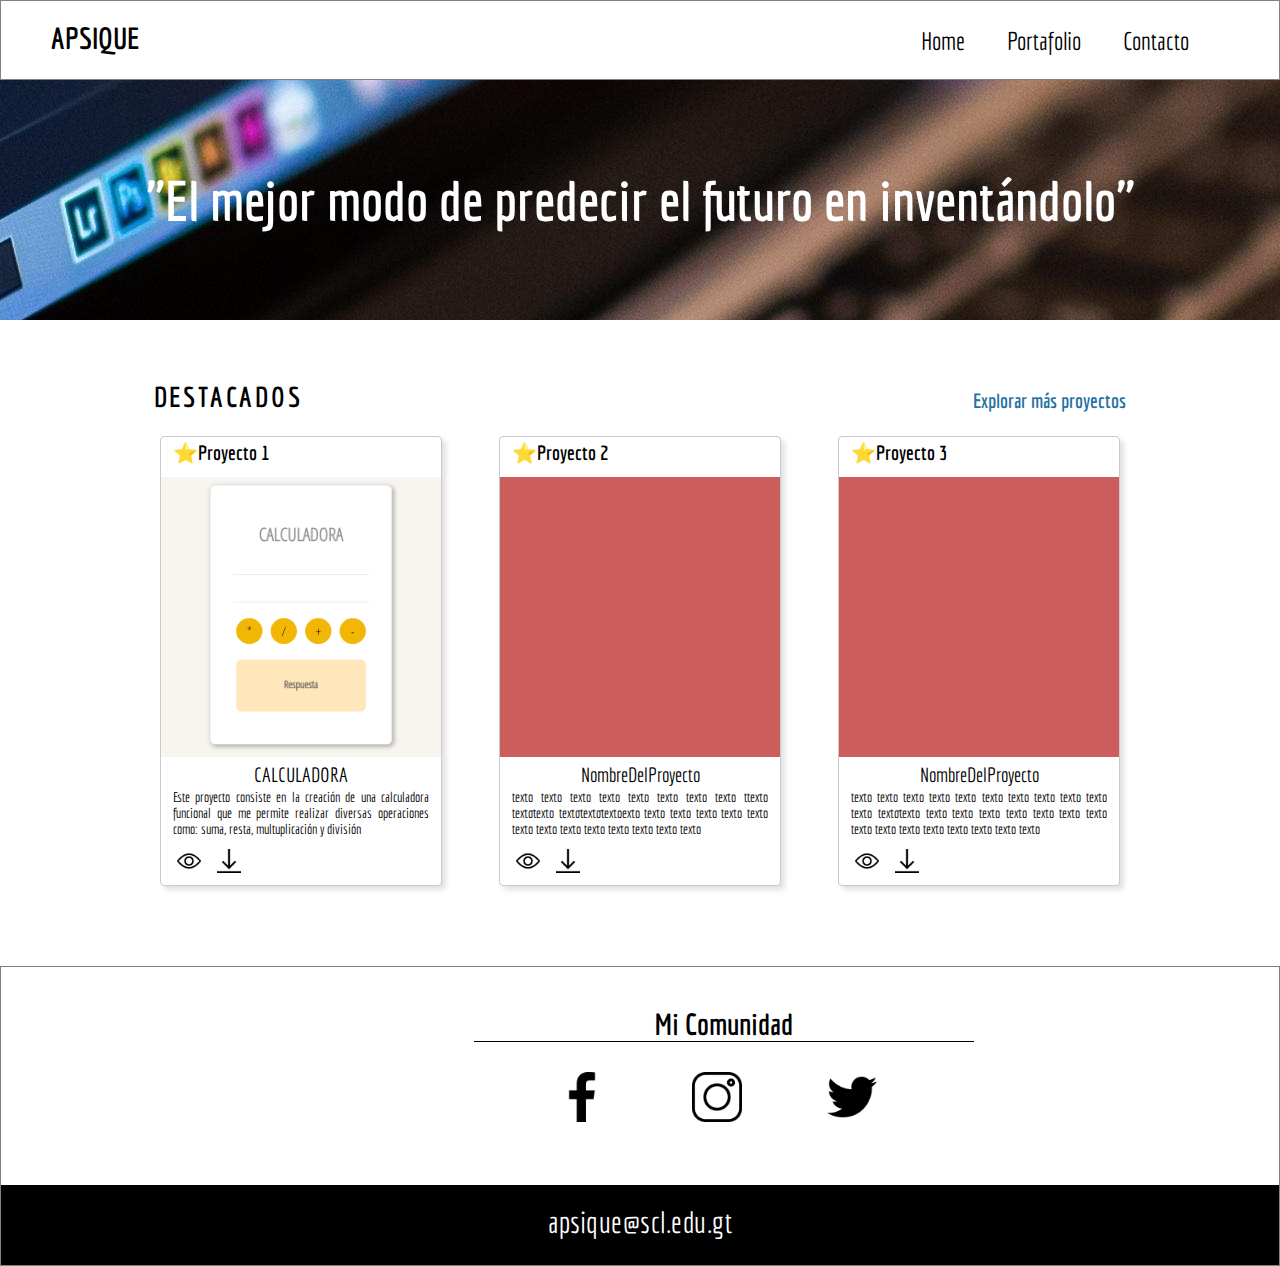
==== Portafolio.html @ 08b55b55 "Se agregaron los todos los archivos" ====
<!DOCTYPE html>
<html lang="en">
<head>
    <link rel="preconnect" href="https://fonts.gstatic.com">
    <link href="https://fonts.googleapis.com/css2?family=Economica&display=swap" rel="stylesheet">
    <link rel="stylesheet" href="css/portafolio.css">
    <link rel="stylesheet" href="css/general.css">
    <meta charset="UTF-8">
    <meta http-equiv="X-UA-Compatible" content="IE=edge">
    <meta name="viewport" content="width=device-width, initial-scale=1.0">

    <title>Portafolio</title>
</head>
<body> 


    <header class="encabezado">
        <div class="menuEncabezado">
            <h1 class="nav">APSIQUE</h1>
            <ul>
                <a href="index.html"><li>Home</li></a>
                <a href="Portafolio.html"><li>Portafolio</li></a>
                <a href="#"><li>Contacto</li></a>

            </ul>
        </div>
    </header>


    <!----inicio del primer section-->
    <section class="sectionBanner">
        <div class="cajaFrase"><p>"El mejor modo de predecir el futuro en inventándolo"</p></div>
    </section>
    <div class="segundoMenu">
        <div class="tituloProyectos"><p>DESTACADOS</p></div>
        <div class="linkProyectos"><p><a href="https://github.com/AndreaSique?tab=repositories"> Explorar más proyectos</a></p></div>
    </div>


    <!----inicio del segundo section-->
    <section class="sectionDeProyectos">
        <div class="CajaPrincipal">
                <div class="titulo"><h1>⭐Proyecto 1</h1></div>
                <div class="imgProyecto1"></div>
                <div class="subtitulo"><p>CALCULADORA</p></div>
                <div class="parrafo"><p>Este proyecto consiste en la creación de una calculadora funcional que me permite realizar diversas operaciones como: suma, resta, multuplicación y división</p></div>
                <div class="botones"><a href="https://andreasique.github.io/Formulario/"><input type="image" src="img/ver.png"></a><a href="https://github.com/AndreaSique/Formulario/archive/refs/heads/main.zip"><input type="image" src="img/descargar.png"></a></div>
        </div>

        <div class="CajaPrincipal">
            <div class="titulo"><h1>⭐Proyecto 2</h1></div>
            <div class="imgProyecto2"></div>
            <div class="subtitulo"><p>NombreDelProyecto</p></div>
            <div class="parrafo"><p>texto texto texto texto texto texto texto texto ttexto textotexto textotextotextoexto texto texto texto texto texto texto texto texto texto texto texto texto texto</p></div>
            <div class="botones"><a href="#"><input type="image" src="img/ver.png"></a><a href="#"><input type="image" src="img/descargar.png"></a></div>
        </div>

        <div class="CajaPrincipal">
        <div class="titulo"><h1>⭐Proyecto 3</h1></div>
        <div class="imgProyecto3"></div>
        <div class="subtitulo"><p>NombreDelProyecto</p></div>
        <div class="parrafo"><p>texto texto texto texto texto texto texto texto texto texto texto textotexto texto texto texto texto texto texto texto texto texto texto texto texto texto texto texto</p></div>
        <div class="botones"><a href="#"><input type="image" src="img/ver.png"></a><a href="#"><input type="image" src="img/descargar.png"></a>
        </div>
        </div>
    </section>

    <footer class="piePagina">
        <div class="redesSociales"><p>Mi Comunidad</p>
          <a href="#"><input type="image" src="img/facebook.png"></a>
          <a href="#"><input type="image" src="img/instagram.png"></a>
          <a href="#"><input type="image" src="img/twitter.png"></a>
        </div>
        <div class="footer2"><p class="correo">apsique@scl.edu.gt</p></div>
  </footer>

</body>
</html>
---- css/portafolio.css ----
body{
    font-size: 8px;
}

/*INICIO DEL PRIMER SECTION*/
.sectionBanner{
    width: 100%;
    height: 30em;
    background-color: aqua;
    padding-top: 10em;
    box-sizing: border-box;
    background-image: url(../img/fondoTexto.jpg);
    background-position: center;
}
.cajaFrase{
    width: 80%;
    height: 10em;
    margin: auto;
    padding: 1em;
    box-sizing: border-box;
}
.cajaFrase p{
    text-align: center;
    font-size: 7em;
    color: #ffffff; 
    font-weight: bolder;
}
.segundoMenu{
    width: 100%;
    height: 10em;
    margin-top: 3.5em;
    position: relative;
}
.tituloProyectos{
    width: auto;
    height: auto;
    position: absolute;
    top: 4em;
    left: 12%;
}
.tituloProyectos p{
    font-size: 3.5em;
    font-weight: bolder;
    letter-spacing: 0.1em;
}
.linkProyectos{
    width: auto;
    height: auto;
    position: absolute;
    right: 12%;
    bottom: 2em;
}
.linkProyectos p a{
    font-size: 2.5em;
    text-align: end;
    font-weight: bold;
    color: #2471A3;
}
.linkProyectos p a:hover{
    color: #154360;
}


/*INICIO DEL SEGUNDO SECTION*/
.sectionDeProyectos{
    width: 75%;
    height: auto;
    margin: auto;
    margin-top: 1em;
    margin-bottom: 3em;
    margin-bottom: 10em;

    display: flex;
    justify-content: space-between; 
}
.CajaPrincipal{
    width: 35em;
    height: auto;
    border: 1px solid rgb(202, 202, 202);
    border-radius: 0.5em;
    background-color: white;
    -webkit-box-shadow: 4px 4px 5px 0px rgba(216, 216, 216, 0.75);
    -moz-box-shadow:    4px 4px 5px 0px rgba(216, 216, 216, 0.75);
    box-shadow:         4px 4px 5px 0px rgba(216, 216, 216, 0.75);
}
.titulo{
    width: 35em;
    height: 5em;
    box-sizing: border-box;
    padding: 0.5em 1em 0.5em 1.5em;
}
.titulo h1{
    font-size: 2.5em;
    font-weight: bold;
}
.imgProyecto1{
    width: 35em;
    height: 35em;
    background-image: url(../img/calculadora.PNG);
    background-size: 40em;
    background-position: center;
}
.imgProyecto2{
    width: 35em;
    height: 35em;
    background-color: indianred;
}
.imgProyecto3{
    width: 35em;
    height: 35em;
    background-color: indianred;
}
.subtitulo{
    width: 35em;
    height: 4em;
    box-sizing: border-box;

    padding-top: 0.8em;
}
.subtitulo p{
    font-size: 2.5em;
    font-weight: 200;
    text-align: center;
}
.parrafo{
    width: 35em;
    height: 7em;
    padding: 0em 1.5em 0.5em 1.5em;    
    box-sizing: border-box;
}
.parrafo p{
    font-size: 1.7em;
    text-align: justify;
}
.botones{
    width: 100%;
    height: 5em;
    box-sizing: border-box;
}
.botones input{
    width: 1.8em;
    height: 1.8em;
    
    border-style: none;
    margin-left: 1.2em;
    margin-top: 0.3em;
    background-color: white;
}
.botones input:hover{
    cursor: pointer;
}
---- css/general.css ----
*{
    margin: 0;
    padding: 0;
    text-decoration: none;
    font-family: 'Economica', sans-serif;
}
.encabezado{
    width: 100%;
    height: 80px;
    padding: 20px;
    box-sizing: border-box;
    border: gray 1px solid;
    background-color: #ffffff;
}
.menuEncabezado{
    width: 100%;
    height: 40px;
    position: relative;
}
.nav{
    display: inline-block;
    margin-left: 30px;
    font-size: 30px;
}
ul{
    width: auto;
    height: auto;
    display: inline-block;
    position: absolute;
    right: 50px;
    margin-top: 5px;

}
ul li{
    list-style: none;
    display: inline-block;
    font-size: 25px;
    padding: 0px 20px 0px 20px;
    cursor: pointer;
    color: black;
    transition: 0.2s;
}
li:hover{
   
    transition: 0.3s;
    border-bottom: black 2px solid;
}
.piePagina{
    border: gray 1px solid;
    width: 100%;
    height: 300px;
    box-sizing: border-box;
    background-color: #ffffff;

    position: relative;
}
.redesSociales{
    width: 500px;
    height: 150px;

    position: absolute;
    left: 37%;
    top: 30px;
}
.redesSociales p{
    font-size: 30px;
    text-align: center;
    margin-top: 10px;
    font-weight: bold;
    border-bottom: 1px solid black;
}
.redesSociales input{
    width: 50px;
    height: 50px;
    margin-top: 30px;
    margin-left: 83px;
}
.footer2{
    width: 100%;
    height: 80px;
    box-sizing: border-box;
    background-color: black;

    position: absolute;
    bottom: 0px;
}
.correo{
    color: white;
    font-size: 30px;
    text-align: center;
    padding-top: 20px;
    letter-spacing: 0.5px;
}
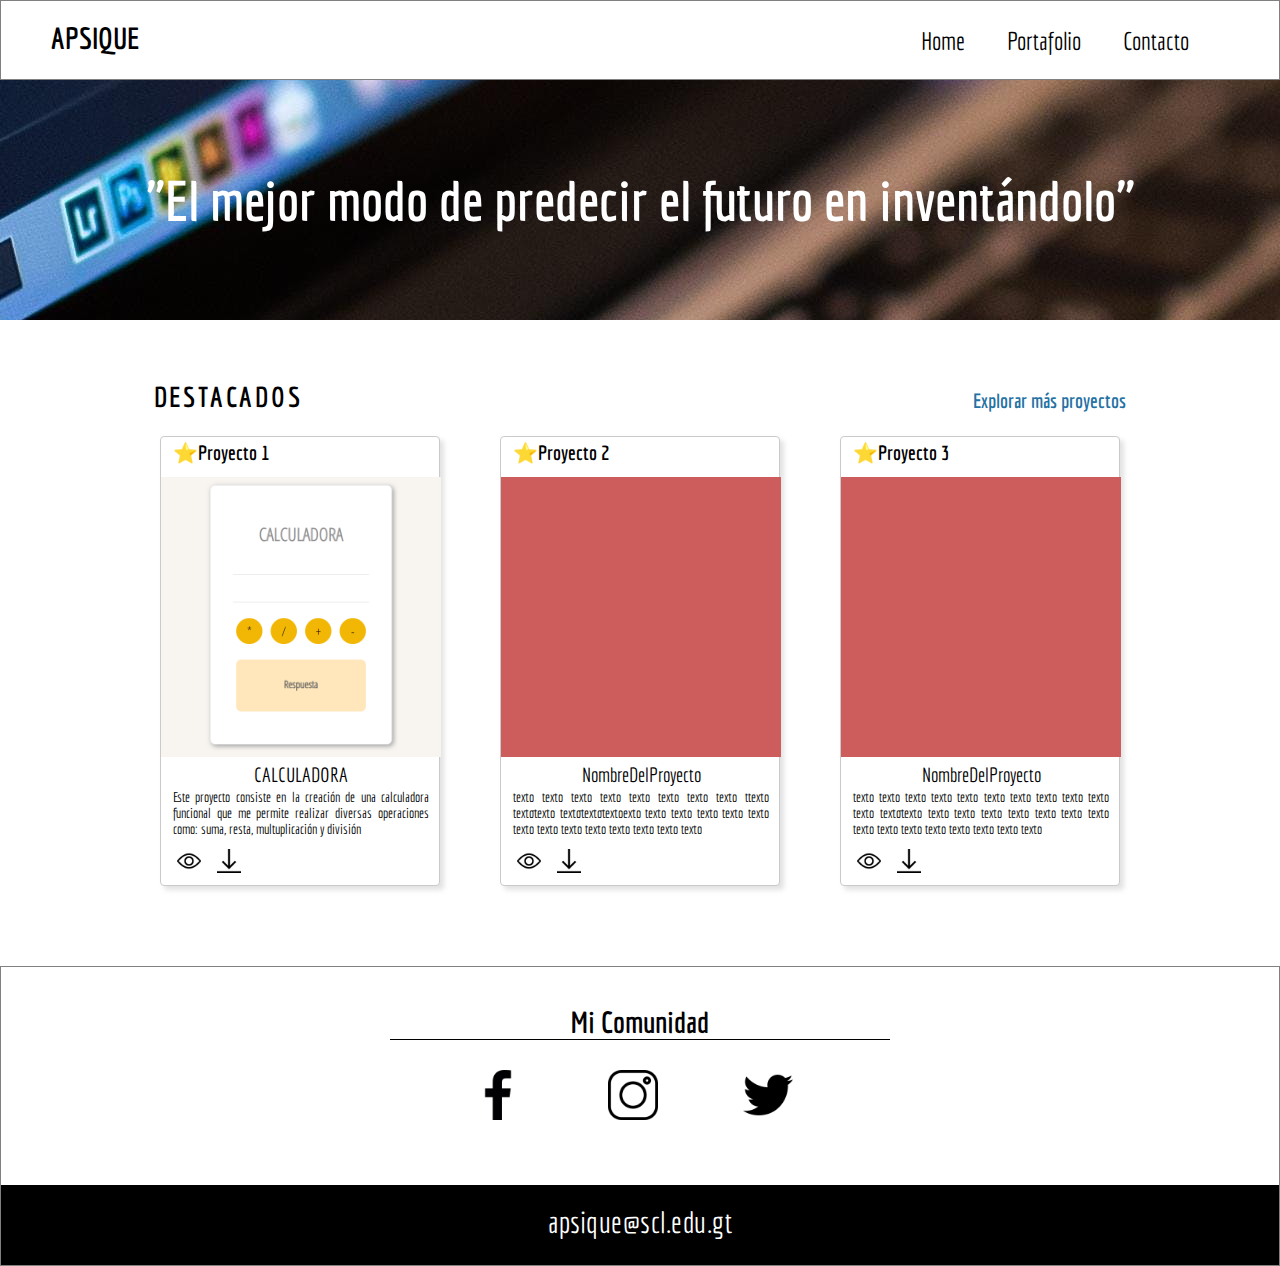
==== commit f89ad301: "Se modificó el menú para la versión móvil" ====
--- a/Portafolio.html
+++ b/Portafolio.html
@@ -1,19 +1,22 @@
 <!DOCTYPE html>
 <html lang="en">
 <head>
+    <meta http-equiv="X-UA-Compatible" content="IE=edge">
+    <meta name="viewport" content="width=device-width, initial-scale=1.0">
+
+    <!--fonts section-->
     <link rel="preconnect" href="https://fonts.gstatic.com">
     <link href="https://fonts.googleapis.com/css2?family=Economica&display=swap" rel="stylesheet">
+
+    <!--css section-->
     <link rel="stylesheet" href="css/portafolio.css">
     <link rel="stylesheet" href="css/general.css">
     <meta charset="UTF-8">
-    <meta http-equiv="X-UA-Compatible" content="IE=edge">
-    <meta name="viewport" content="width=device-width, initial-scale=1.0">
 
     <title>Portafolio</title>
 </head>
+
 <body> 
-
-
     <header class="encabezado">
         <div class="menuEncabezado">
             <h1 class="nav">APSIQUE</h1>
--- a/css/general.css
+++ b/css/general.css
@@ -4,45 +4,52 @@
     padding: 0;
     text-decoration: none;
     font-family: 'Economica', sans-serif;
+    box-sizing: border-box;
+}
+html{
+    font-size: 62.5%;
+}
+.body{
+    max-width: 100%;
+    margin: auto;
 }
 .encabezado{
     width: 100%;
-    height: 80px;
-    padding: 20px;
+    height: 8rem;
+    padding: 2rem;
     box-sizing: border-box;
     border: gray 1px solid;
     background-color: #ffffff;
 }
 .menuEncabezado{
     width: 100%;
-    height: 40px;
+    height: 4rem;
     position: relative;
 }
 .nav{
     display: inline-block;
-    margin-left: 30px;
-    font-size: 30px;
+    margin-left: 3rem;
+    font-size: 3rem;
 }
 ul{
     width: auto;
     height: auto;
     display: inline-block;
     position: absolute;
-    right: 50px;
-    margin-top: 5px;
+    right: 5rem;
+    margin-top: 0.5rem;
 
 }
 ul li{
     list-style: none;
     display: inline-block;
-    font-size: 25px;
-    padding: 0px 20px 0px 20px;
+    font-size: 2.5rem;
+    padding: 0rem 2rem 0rem 2rem;
     cursor: pointer;
     color: black;
     transition: 0.2s;
 }
 li:hover{
-   
     transition: 0.3s;
     border-bottom: black 2px solid;
 }
@@ -56,39 +63,39 @@
     position: relative;
 }
 .redesSociales{
-    width: 500px;
-    height: 150px;
+    width: 50rem;
+    height: 15rem;
+    margin: auto;
+    margin-top: 3.8rem;
 
-    position: absolute;
-    left: 37%;
-    top: 30px;
+    position: relative;
 }
 .redesSociales p{
-    font-size: 30px;
+    font-size: 3rem;
     text-align: center;
-    margin-top: 10px;
+    margin-top: 1rem;
     font-weight: bold;
     border-bottom: 1px solid black;
 }
 .redesSociales input{
-    width: 50px;
-    height: 50px;
-    margin-top: 30px;
-    margin-left: 83px;
+    width: 5rem;
+    height: 5rem;
+    margin-top: 3rem;
+    margin-left: 8.3rem;
 }
 .footer2{
     width: 100%;
-    height: 80px;
+    height: 8rem;
     box-sizing: border-box;
     background-color: black;
 
     position: absolute;
-    bottom: 0px;
+    bottom: 0rem;
 }
 .correo{
     color: white;
-    font-size: 30px;
+    font-size: 3rem;
     text-align: center;
-    padding-top: 20px;
-    letter-spacing: 0.5px;
+    padding-top: 2rem;
+    letter-spacing: 0.05rem;
 }
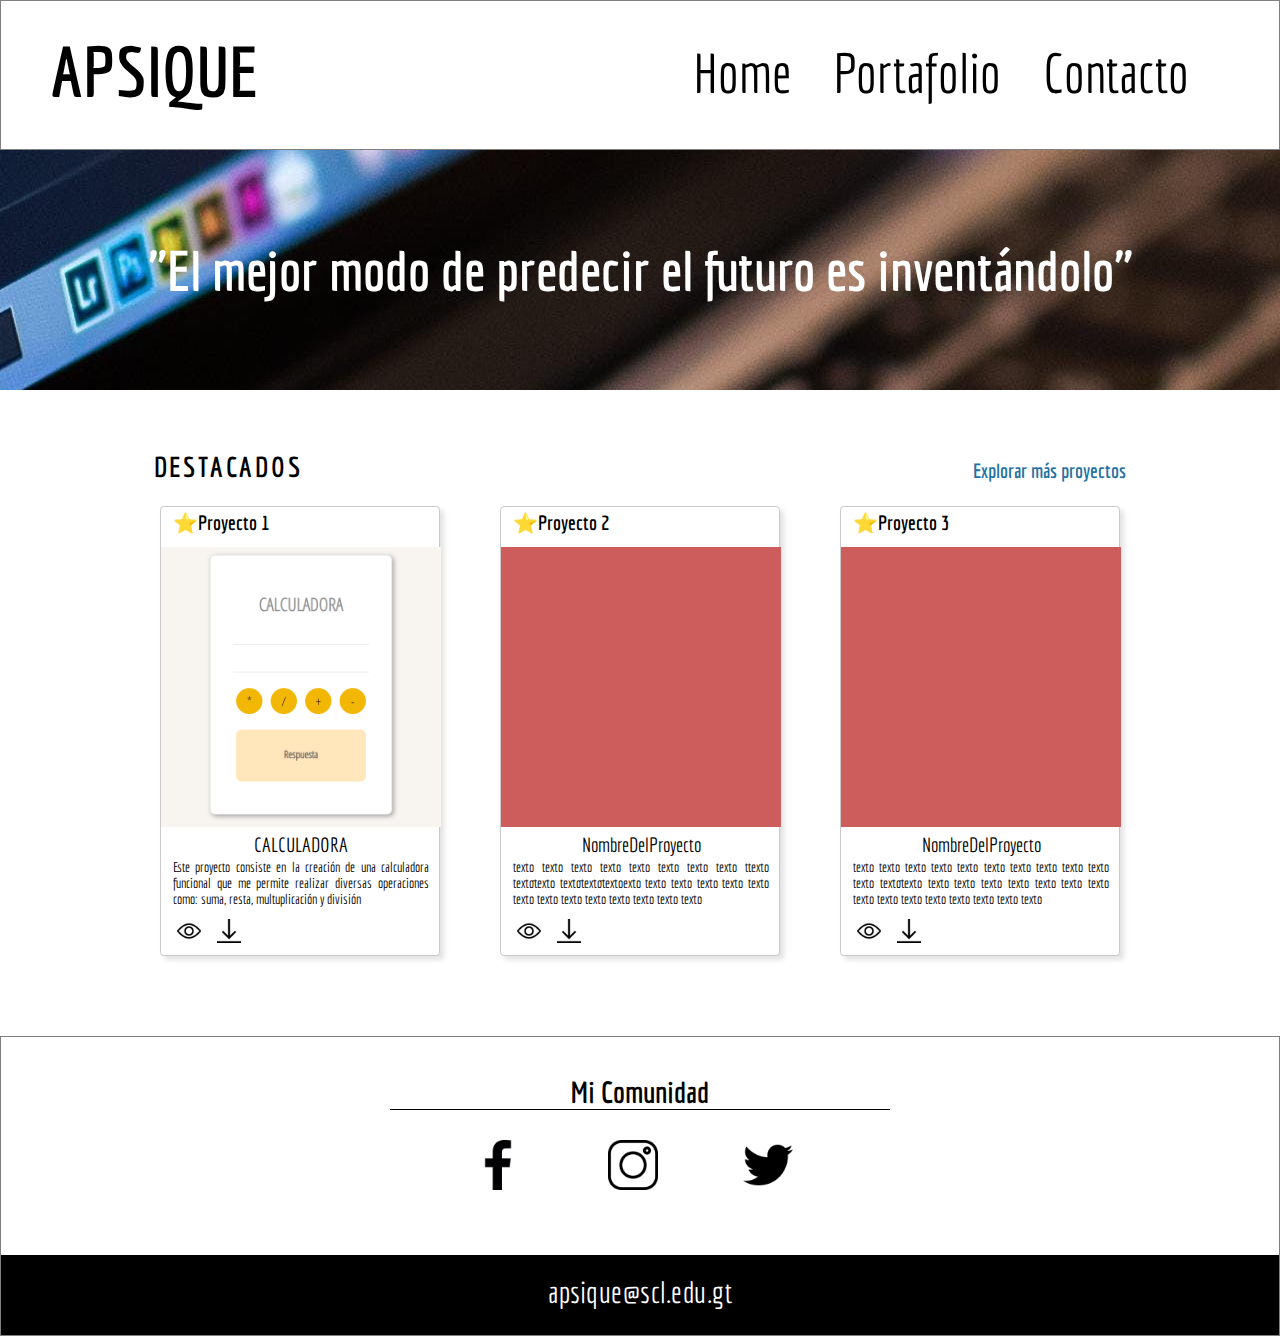
==== commit 6ac3a72b: "Se hicieron modificaciones en el diseño del index" ====
--- a/Portafolio.html
+++ b/Portafolio.html
@@ -1,8 +1,8 @@
 <!DOCTYPE html>
 <html lang="en">
 <head>
+    <meta charset="UTF-8">
     <meta http-equiv="X-UA-Compatible" content="IE=edge">
-    <meta name="viewport" content="width=device-width, initial-scale=1.0">
 
     <!--fonts section-->
     <link rel="preconnect" href="https://fonts.gstatic.com">
@@ -10,8 +10,9 @@
 
     <!--css section-->
     <link rel="stylesheet" href="css/portafolio.css">
+    <link rel="stylesheet" href="css/index.css">
     <link rel="stylesheet" href="css/general.css">
-    <meta charset="UTF-8">
+    <link rel="stylesheet" href="css/movil.css" media="(min-width: 375px)">
 
     <title>Portafolio</title>
 </head>
@@ -32,7 +33,7 @@
 
     <!----inicio del primer section-->
     <section class="sectionBanner">
-        <div class="cajaFrase"><p>"El mejor modo de predecir el futuro en inventándolo"</p></div>
+        <div class="cajaFrase"><p>"El mejor modo de predecir el futuro es inventándolo"</p></div>
     </section>
     <div class="segundoMenu">
         <div class="tituloProyectos"><p>DESTACADOS</p></div>
--- a/css/index.css
+++ b/css/index.css
@@ -0,0 +1,93 @@
+.section{
+    width: 100%;
+    height: 55rem;
+    background-image: url(../img/fondo.jpeg);
+  
+    position: relative;
+}
+.cajaDatos{
+    width: 70rem;
+    margin: auto;
+    padding-top: 20rem;
+}
+.nombre{
+    font-size: 7rem;
+    font-weight: bolder;
+    color: white;
+    text-align: center;
+}
+.info{
+    font-size: 2.5rem;
+    color: white;
+    text-align: center;
+}
+.imgMiFoto img:hover{
+  transform: scale(1.1);
+  transition: 0.4s;
+}
+
+ /*final del primer section*/
+.titulo_cajaPrincipal{
+  width: 80%;
+  height: auto;
+  margin: auto;
+  margin-top: 10rem;
+  border-bottom: 2px solid black;
+}
+.titulo_cajaPrincipal p{
+  text-align: center;
+  margin-top: 2rem;
+  font-weight: bold;
+  font-size: 3rem;
+  color: black;
+}
+.contenedor2{
+    width: 100%;
+    height: 45rem;
+    opacity: 0.9;
+    margin: auto;
+    margin-top: 2rem;
+    display: flex;
+}
+.pe_cajaPrincipal {
+  width: 25rem;
+  height: 35rem;
+  margin: auto;
+  margin-top: 3rem;
+
+  background-color: #ffffff;
+  -webkit-box-shadow: 0px 0px 16px 0px rgba(50, 50, 50, 0.63);
+  -moz-box-shadow:    0px 0px 16px 0px rgba(50, 50, 50, 0.63);
+  box-shadow:         0px 0px 16px 0px rgba(50, 50, 50, 0.63);
+}
+.pe_cajaImg {
+  width: 20rem;
+  height: 25rem;
+  margin: auto;
+  margin-top: 1rem;
+  margin-left: 2.5rem;  
+  
+  position: absolute;
+  transition: 1.5s;
+}
+.pe_cajaImg:hover{
+  transform: scale(1.2,1.2);
+  transition: 1s;
+}
+.pe_cajaTexto {
+  width: 30rem;
+  height: 8rem;
+  background-color: rgba(44, 44, 44, 0.685);
+  margin: auto;
+  margin-top: 28rem;
+  margin-left: -2rem;
+
+  position: absolute;
+}
+.pe_cajaTexto p {
+  color: #ffffff;
+  text-align: center;
+  font-size: 3rem;
+  font-family: 'Neucha', cursive;
+  margin-top: 2rem;
+}
--- a/css/movil.css
+++ b/css/movil.css
@@ -0,0 +1,13 @@
+.encabezado{
+    height: 15rem;
+}
+.nav{
+    font-size: 7rem;
+    margin-top: 1rem;
+}
+ul{
+    margin-top: 2rem;
+}
+ul li{
+    font-size: 5.5rem;
+}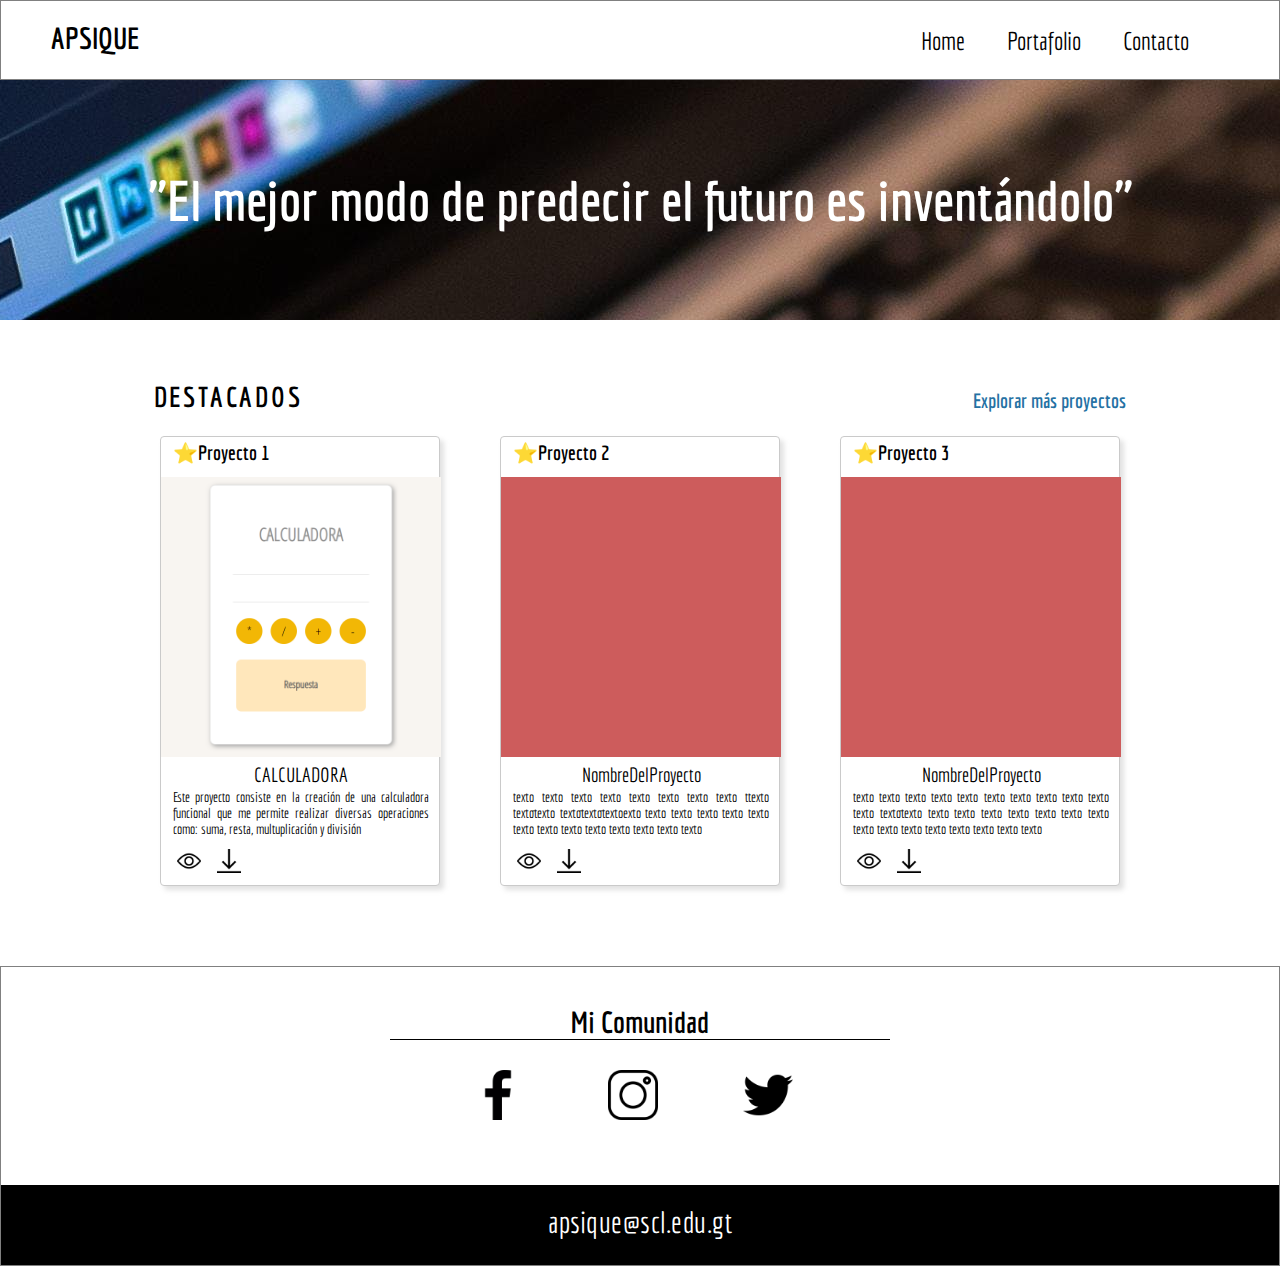
==== commit f9ed3d93: "Se agregó la red social de github, y se eliminó el link en el html del mobil" ====
--- a/Portafolio.html
+++ b/Portafolio.html
@@ -9,10 +9,10 @@
     <link href="https://fonts.googleapis.com/css2?family=Economica&display=swap" rel="stylesheet">
 
     <!--css section-->
+    <link rel="stylesheet" href="css/movil.css" media="(max-width: 375px)">
     <link rel="stylesheet" href="css/portafolio.css">
     <link rel="stylesheet" href="css/index.css">
     <link rel="stylesheet" href="css/general.css">
-    <link rel="stylesheet" href="css/movil.css" media="(min-width: 375px)">
 
     <title>Portafolio</title>
 </head>
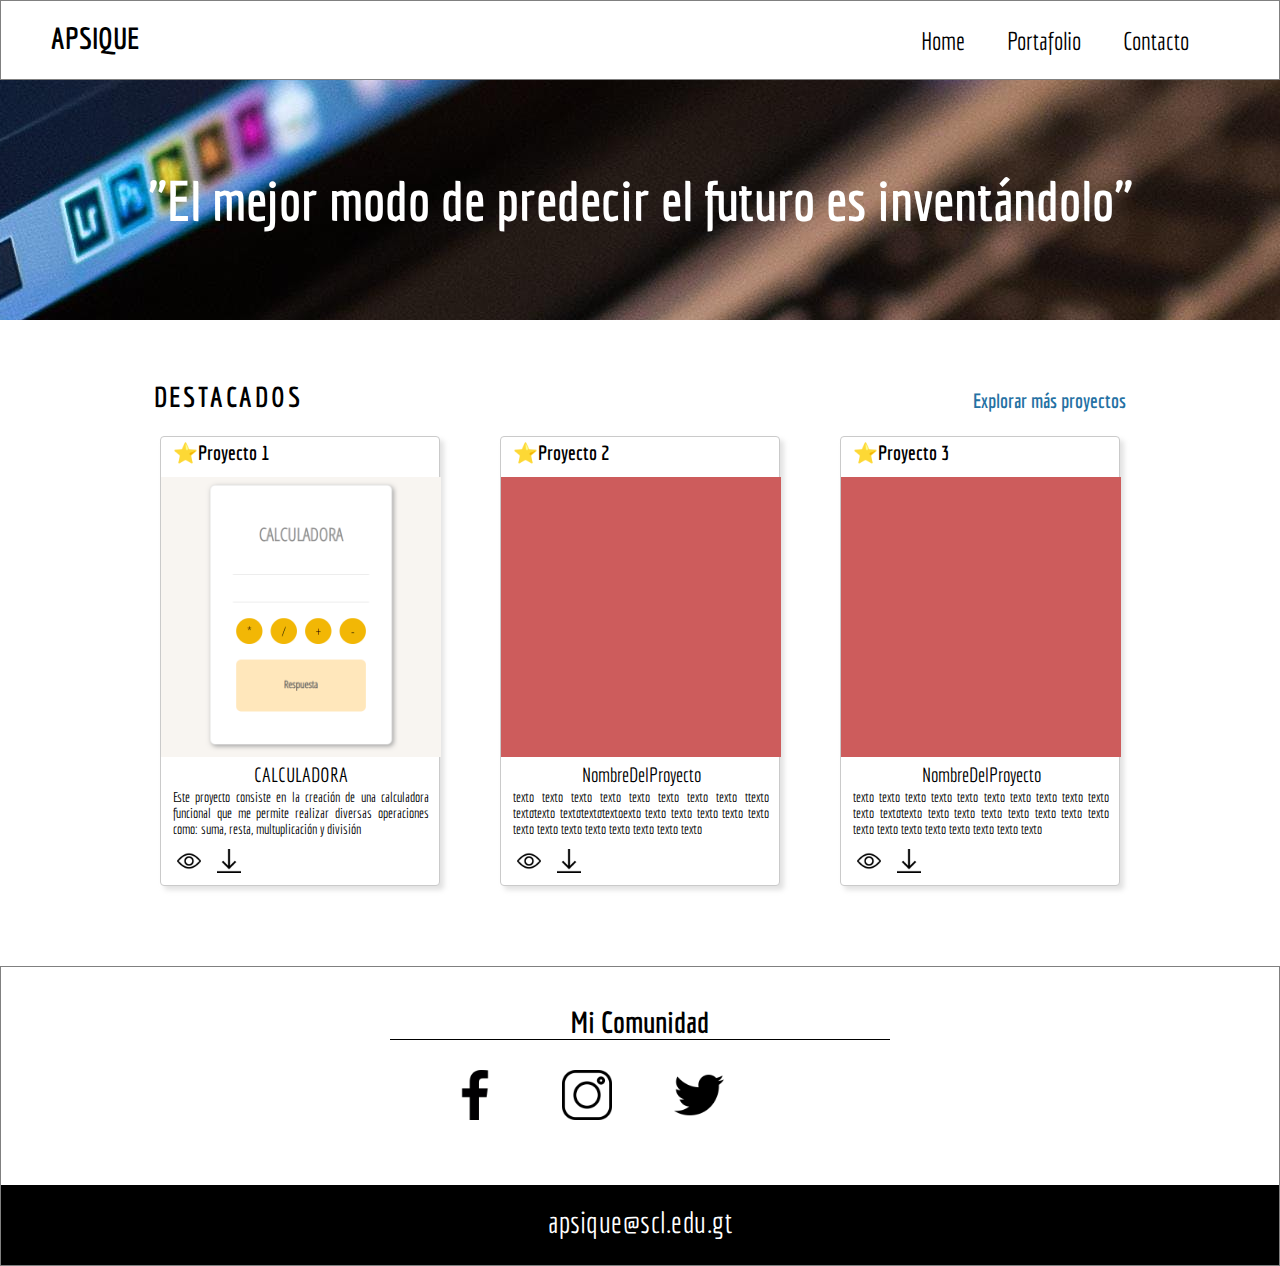
==== commit 419c660d: "Se hizo otro commit, ya que el anterior no activo las nuevas actualizaciones" ====
--- a/Portafolio.html
+++ b/Portafolio.html
@@ -9,10 +9,10 @@
     <link href="https://fonts.googleapis.com/css2?family=Economica&display=swap" rel="stylesheet">
 
     <!--css section-->
-    <link rel="stylesheet" href="css/movil.css" media="(max-width: 375px)">
+    <link rel="stylesheet" href="css/general.css">
     <link rel="stylesheet" href="css/portafolio.css">
     <link rel="stylesheet" href="css/index.css">
-    <link rel="stylesheet" href="css/general.css">
+    
 
     <title>Portafolio</title>
 </head>
--- a/css/general.css
+++ b/css/general.css
@@ -10,7 +10,6 @@
     font-size: 62.5%;
 }
 .body{
-    max-width: 100%;
     margin: auto;
 }
 .encabezado{
@@ -81,7 +80,7 @@
     width: 5rem;
     height: 5rem;
     margin-top: 3rem;
-    margin-left: 8.3rem;
+    margin-left: 6rem;
 }
 .footer2{
     width: 100%;
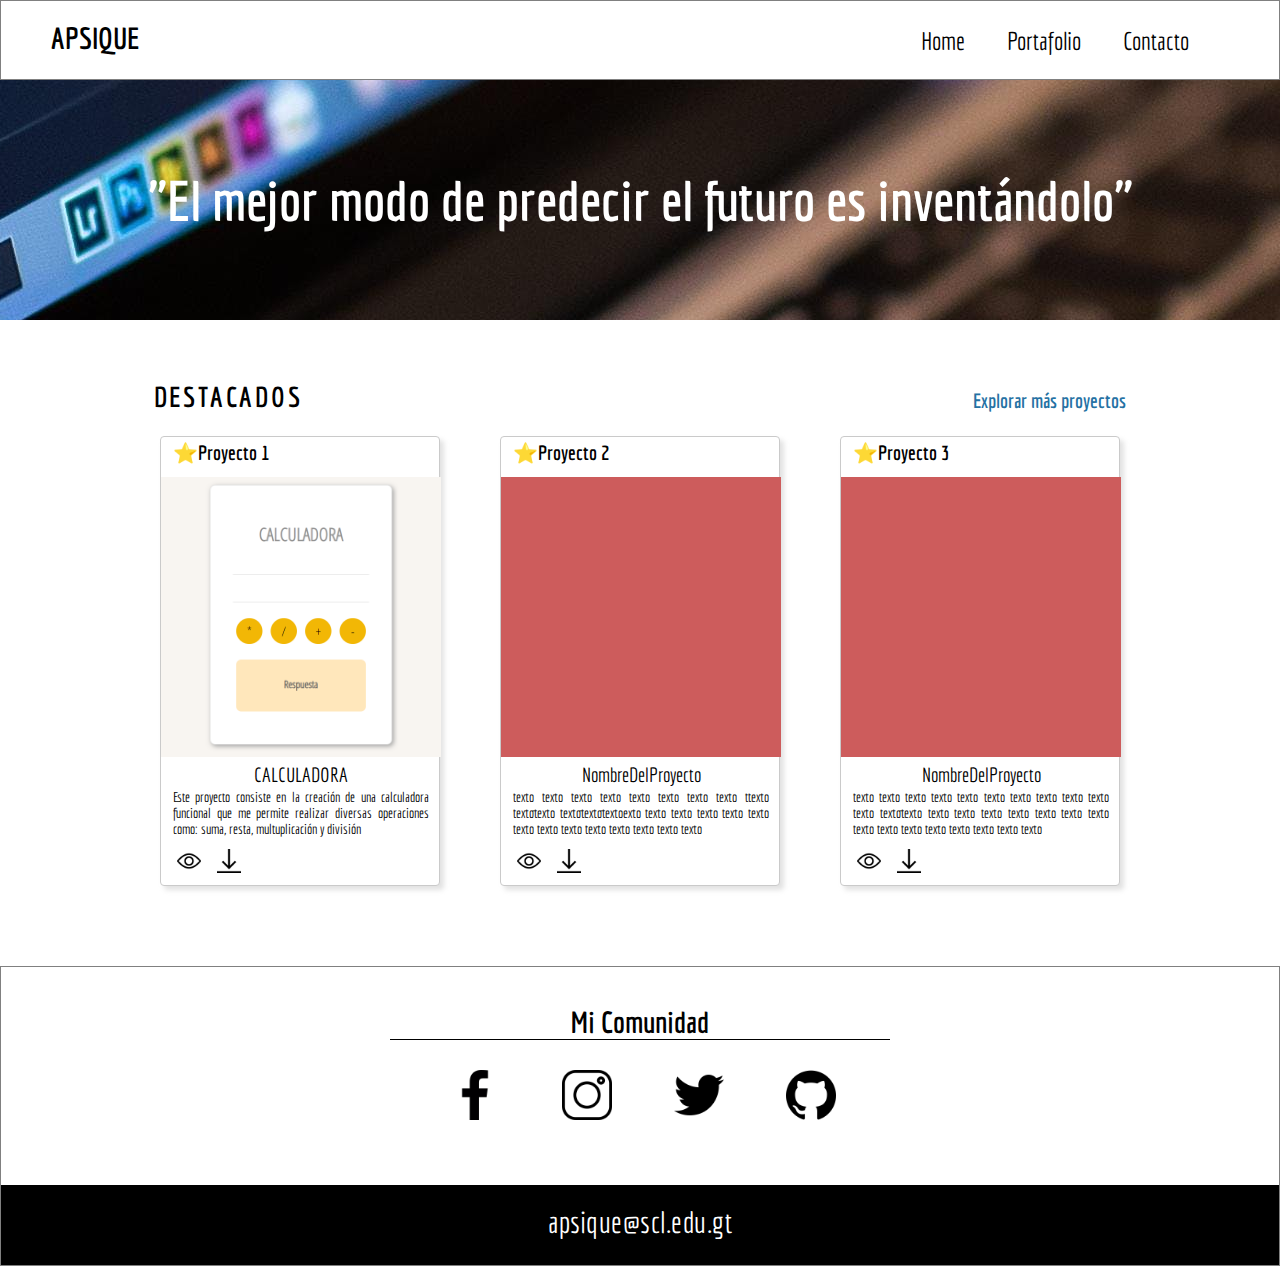
==== commit 6c22e81e: "Se agrego la imagen de github al portafolio" ====
--- a/Portafolio.html
+++ b/Portafolio.html
@@ -74,6 +74,7 @@
           <a href="#"><input type="image" src="img/facebook.png"></a>
           <a href="#"><input type="image" src="img/instagram.png"></a>
           <a href="#"><input type="image" src="img/twitter.png"></a>
+          <a href="#"><input type="image" src="img/github.png"></a>
         </div>
         <div class="footer2"><p class="correo">apsique@scl.edu.gt</p></div>
   </footer>
